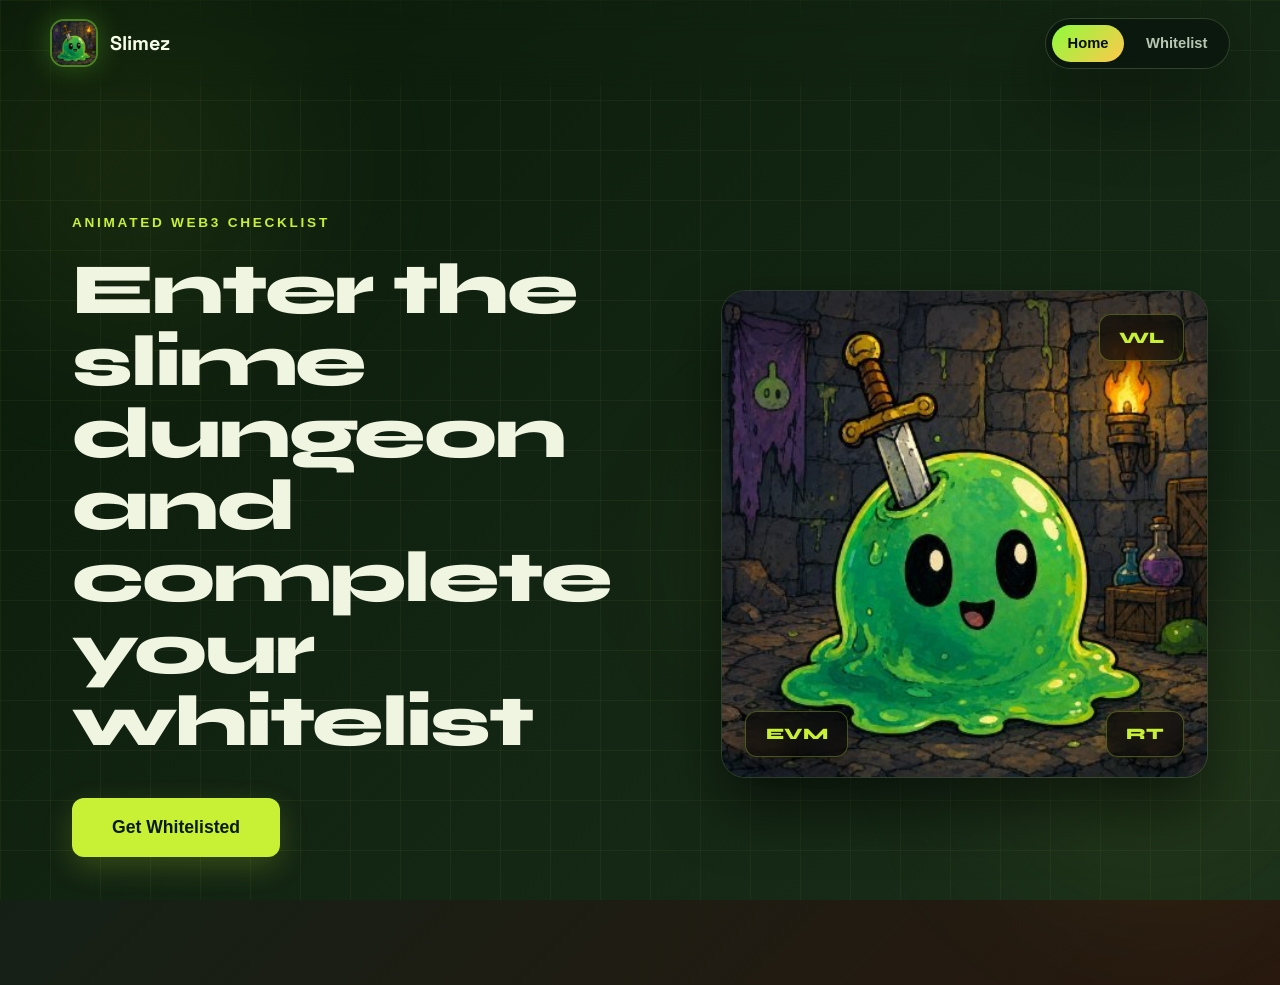
==== index.html @ 78d11da3 "Initial commit - Slimez NFT Landing Page" ====
<!DOCTYPE html>
<html lang="en">
<head>
  <meta charset="UTF-8">
  <meta name="viewport" content="width=device-width, initial-scale=1.0">
  <title>Slimez | Enter the Dungeon</title>
  <meta name="description" content="Enter the slime dungeon and complete your whitelist checklist. A premium Web3 NFT experience.">
  <link rel="preconnect" href="https://fonts.googleapis.com">
  <link rel="preconnect" href="https://fonts.gstatic.com" crossorigin>
  <link href="https://fonts.googleapis.com/css2?family=Space+Grotesk:wght@700&family=Syne:wght@700;800&display=swap" rel="stylesheet">
  <link rel="icon" type="image/jpg" href="LOGO.jpg">
  <link rel="stylesheet" href="styles.css">
</head>
<body class="slimez-landing">
  <!-- Background Elements -->
  <div class="bg-gradient"></div>
  <div class="grid-overlay"></div>
  <div class="glow-circles">
    <div class="glow glow-1"></div>
    <div class="glow glow-2"></div>
    <div class="glow glow-3"></div>
  </div>

  <header class="site-header">
    <a class="brand" href="index.html" aria-label="Slimez home">
      <img src="LOGO.jpg" alt="Slimez logo">
      <span>Slimez</span>
    </a>
    <nav class="nav-links" aria-label="Primary navigation">
      <a class="active" href="index.html">Home</a>
      <a href="whitelist.html">Whitelist</a>
    </nav>
  </header>

  <main>
    <section class="hero">
      <div class="container hero-grid">
        <div class="hero-content">
          <span class="eyebrow">ANIMATED WEB3 CHECKLIST</span>
          <h1 class="headline">Enter the slime dungeon and complete your whitelist</h1>
          <div class="hero-actions">
            <a href="whitelist.html" class="btn-primary">Get Whitelisted</a>
          </div>
        </div>
        
        <div class="hero-image-wrapper">
          <div class="image-container">
            <img src="LOGO.jpg" alt="Cute Slime Character" class="main-image">
            <!-- Floating Badges -->
            <div class="badge badge-wl">WL</div>
            <div class="badge badge-evm">EVM</div>
            <div class="badge badge-rt">RT</div>
          </div>
        </div>
      </div>
    </section>
  </main>

  <script src="app.js"></script>
</body>
</html>
---- styles.css ----
:root {
  color-scheme: dark;
  --ink: #f7ffe9;
  --muted: #b7c7b2;
  --acid: #8dfc3d;
  --moss: #23b153;
  --gold: #ffc84b;
  --ember: #ff7438;
  --violet: #7f5cff;
  --panel: rgba(12, 22, 18, 0.78);
  --panel-strong: rgba(20, 35, 26, 0.94);
  --line: rgba(212, 255, 169, 0.18);
  --shadow: 0 30px 80px rgba(0, 0, 0, 0.42);
}

* {
  box-sizing: border-box;
}

html {
  scroll-behavior: smooth;
}

body {
  min-height: 100vh;
  margin: 0;
  overflow-x: hidden;
  color: var(--ink);
  font-family: "Sora", Arial, sans-serif;
  background:
    radial-gradient(circle at 18% 18%, rgba(141, 252, 61, 0.17), transparent 28rem),
    radial-gradient(circle at 82% 12%, rgba(255, 200, 75, 0.13), transparent 24rem),
    linear-gradient(135deg, #06100d 0%, #162016 42%, #28180f 100%);
}

a {
  color: inherit;
  text-decoration: none;
}

.scene-grid {
  position: fixed;
  inset: 0;
  z-index: -3;
  background-image:
    linear-gradient(rgba(141, 252, 61, 0.07) 1px, transparent 1px),
    linear-gradient(90deg, rgba(141, 252, 61, 0.07) 1px, transparent 1px);
  background-size: 72px 72px;
  transform: perspective(700px) rotateX(64deg) translateY(-20%);
  transform-origin: top;
  animation: gridDrift 18s linear infinite;
}

.orbital {
  position: fixed;
  z-index: -2;
  width: 18rem;
  aspect-ratio: 1;
  border: 1px solid rgba(141, 252, 61, 0.24);
  border-radius: 50%;
  filter: blur(0.2px);
  animation: slowSpin 18s linear infinite;
}

.orbital-a {
  top: 10%;
  left: -5rem;
  box-shadow: inset 0 0 40px rgba(141, 252, 61, 0.1), 0 0 60px rgba(35, 177, 83, 0.16);
}

.orbital-b {
  right: -6rem;
  bottom: 8%;
  border-color: rgba(255, 200, 75, 0.26);
  animation-duration: 23s;
}

.site-header {
  position: sticky;
  top: 0;
  z-index: 20;
  display: flex;
  align-items: center;
  justify-content: space-between;
  gap: 1rem;
  width: min(1180px, calc(100% - 32px));
  margin: 0 auto;
  padding: 18px 0;
  backdrop-filter: blur(16px);
}

.brand {
  display: inline-flex;
  align-items: center;
  gap: 0.75rem;
  font-family: "Space Grotesk", sans-serif;
  font-size: 1.24rem;
  font-weight: 700;
}

.brand img {
  width: 48px;
  height: 48px;
  border: 2px solid rgba(141, 252, 61, 0.46);
  border-radius: 14px;
  object-fit: cover;
  box-shadow: 0 0 28px rgba(141, 252, 61, 0.26);
}

.nav-links {
  display: flex;
  gap: 0.35rem;
  padding: 0.35rem;
  border: 1px solid var(--line);
  border-radius: 999px;
  background: rgba(5, 13, 10, 0.54);
  box-shadow: var(--shadow);
}

.nav-links a {
  padding: 0.68rem 1rem;
  border-radius: 999px;
  color: var(--muted);
  font-size: 0.92rem;
  font-weight: 700;
  transition: 0.25s ease;
}

.nav-links a:hover,
.nav-links a.active {
  color: #07100b;
  background: linear-gradient(135deg, var(--acid), var(--gold));
}

.page-shell {
  width: min(1180px, calc(100% - 32px));
  margin: 0 auto;
}

.hero {
  display: grid;
  grid-template-columns: minmax(0, 1fr) minmax(320px, 0.82fr);
  align-items: center;
  gap: 4rem;
  min-height: calc(100vh - 88px);
  padding: 4rem 0 5rem;
}

.eyebrow {
  margin: 0 0 0.85rem;
  color: var(--acid);
  font-size: 0.82rem;
  font-weight: 800;
  letter-spacing: 0.16em;
  text-transform: uppercase;
}

h1,
h2 {
  margin: 0;
  font-family: "Space Grotesk", sans-serif;
  letter-spacing: 0;
}

h1 {
  max-width: 760px;
  font-size: clamp(3rem, 8vw, 6.9rem);
  line-height: 0.9;
}

h2 {
  font-size: clamp(1.25rem, 2vw, 1.65rem);
}

p {
  color: var(--muted);
  line-height: 1.7;
}

.hero-text {
  max-width: 620px;
  margin: 1.35rem 0 0;
  font-size: 1.08rem;
}

.hero-actions {
  display: flex;
  flex-wrap: wrap;
  gap: 0.9rem;
  margin-top: 2rem;
}

.button {
  display: inline-flex;
  align-items: center;
  justify-content: center;
  min-height: 48px;
  padding: 0.85rem 1.15rem;
  border: 0;
  border-radius: 12px;
  font: 800 0.92rem "Sora", sans-serif;
  cursor: pointer;
  transition: transform 0.24s ease, box-shadow 0.24s ease, opacity 0.24s ease;
}

.button:hover {
  transform: translateY(-2px);
}

.button.primary {
  color: #07100b;
  background: linear-gradient(135deg, var(--acid), var(--gold));
  box-shadow: 0 18px 36px rgba(141, 252, 61, 0.22);
}

.button.ghost {
  border: 1px solid var(--line);
  color: var(--ink);
  background: rgba(255, 255, 255, 0.05);
}

.hero-stage {
  position: relative;
  display: grid;
  min-height: 560px;
  place-items: center;
  perspective: 1000px;
}

.slime-card {
  position: relative;
  width: min(92vw, 420px);
  aspect-ratio: 1;
  overflow: hidden;
  border: 1px solid rgba(141, 252, 61, 0.32);
  border-radius: 32px;
  background: var(--panel);
  box-shadow: var(--shadow), 0 0 80px rgba(141, 252, 61, 0.18);
  transform-style: preserve-3d;
  animation: floatCard 5.8s ease-in-out infinite;
}

.slime-card img,
.submission-card img,
.relic-core img {
  width: 100%;
  height: 100%;
  object-fit: cover;
}

.shine {
  position: absolute;
  inset: 0;
  background: linear-gradient(120deg, transparent 18%, rgba(255, 255, 255, 0.26), transparent 48%);
  transform: translateX(-120%);
  animation: shineSweep 3.8s ease-in-out infinite;
}

.floating-token {
  position: absolute;
  display: grid;
  width: 76px;
  height: 76px;
  place-items: center;
  border: 1px solid rgba(255, 255, 255, 0.16);
  border-radius: 22px;
  color: #07100b;
  background: linear-gradient(135deg, var(--gold), var(--acid));
  box-shadow: 0 18px 35px rgba(0, 0, 0, 0.32);
  font-family: "Space Grotesk", sans-serif;
  font-weight: 900;
  animation: tokenBob 4s ease-in-out infinite;
}

.token-one {
  top: 12%;
  right: 6%;
}

.token-two {
  left: 5%;
  bottom: 20%;
  animation-delay: -1.2s;
}

.token-three {
  right: 16%;
  bottom: 10%;
  animation-delay: -2.1s;
}

.feature-band {
  padding: 4.5rem 0 6rem;
  border-top: 1px solid var(--line);
  background: rgba(0, 0, 0, 0.2);
}

.feature-grid,
.jewelry-grid {
  display: grid;
  grid-template-columns: repeat(3, minmax(0, 1fr));
  gap: 1rem;
}

.feature,
.jewel-card,
.task-card,
.submission-card,
.progress-panel {
  border: 1px solid var(--line);
  border-radius: 18px;
  background: linear-gradient(145deg, rgba(255, 255, 255, 0.08), rgba(255, 255, 255, 0.025));
  box-shadow: var(--shadow);
  backdrop-filter: blur(18px);
}

.feature,
.jewel-card {
  min-height: 230px;
  padding: 1.35rem;
  transform-style: preserve-3d;
  transition: transform 0.25s ease, border-color 0.25s ease;
}

.feature:hover,
.jewel-card:hover {
  border-color: rgba(141, 252, 61, 0.46);
  transform: translateY(-8px) rotateX(3deg);
}

.feature span {
  color: var(--gold);
  font-family: "Space Grotesk", sans-serif;
  font-size: 2.3rem;
  font-weight: 800;
}

.application-layout {
  display: grid;
  grid-template-columns: 0.78fr 1.22fr;
  gap: 2rem;
  padding: 4rem 0 6rem;
}

.application-intro {
  position: sticky;
  top: 96px;
  align-self: start;
}

.application-intro h1,
.jewelry-hero h1 {
  font-size: clamp(2.5rem, 5vw, 5.4rem);
}

.progress-panel {
  margin-top: 1.5rem;
  padding: 1rem;
}

.progress-copy {
  display: flex;
  align-items: center;
  justify-content: space-between;
  gap: 1rem;
  margin-bottom: 0.85rem;
  color: var(--muted);
  font-weight: 700;
}

.progress-copy strong {
  color: var(--acid);
}

.progress-track {
  height: 12px;
  overflow: hidden;
  border-radius: 99px;
  background: rgba(255, 255, 255, 0.08);
}

.progress-fill {
  width: 0;
  height: 100%;
  border-radius: inherit;
  background: linear-gradient(90deg, var(--moss), var(--acid), var(--gold));
  transition: width 0.42s ease;
}

.checklist-shell {
  display: grid;
  gap: 1rem;
}

.task-list {
  display: grid;
  gap: 1rem;
}

.task-card {
  position: relative;
  display: grid;
  gap: 1rem;
  padding: 1.2rem;
  transition: opacity 0.3s ease, transform 0.3s ease, border-color 0.3s ease;
}

.task-card.locked {
  opacity: 0.42;
  pointer-events: none;
  transform: scale(0.985);
}

.task-card.complete {
  border-color: rgba(141, 252, 61, 0.56);
}

.task-card.complete::after {
  content: "Complete";
  position: absolute;
  top: 1rem;
  right: 1rem;
  padding: 0.38rem 0.62rem;
  border-radius: 999px;
  color: #07100b;
  background: var(--acid);
  font-size: 0.72rem;
  font-weight: 900;
}

.task-head {
  display: grid;
  grid-template-columns: auto 1fr;
  gap: 1rem;
}

.task-number {
  display: grid;
  width: 54px;
  height: 54px;
  place-items: center;
  border-radius: 16px;
  color: #07100b;
  background: linear-gradient(135deg, var(--acid), var(--gold));
  font-family: "Space Grotesk", sans-serif;
  font-weight: 900;
}

label {
  color: var(--ink);
  font-size: 0.86rem;
  font-weight: 800;
}

.task-link {
  display: inline-flex;
  align-items: center;
  justify-content: center;
  width: fit-content;
  min-height: 42px;
  padding: 0.68rem 0.9rem;
  border: 1px solid rgba(141, 252, 61, 0.28);
  border-radius: 12px;
  color: var(--acid);
  background: rgba(141, 252, 61, 0.08);
  font-size: 0.86rem;
  font-weight: 900;
  transition: transform 0.24s ease, border-color 0.24s ease;
}

.task-link:hover {
  border-color: rgba(141, 252, 61, 0.72);
  transform: translateY(-2px);
}

input[type="text"],
input[type="url"] {
  width: 100%;
  min-height: 52px;
  padding: 0 1rem;
  border: 1px solid rgba(255, 255, 255, 0.16);
  border-radius: 12px;
  outline: 0;
  color: var(--ink);
  background: rgba(0, 0, 0, 0.26);
  font: 600 1rem "Sora", sans-serif;
}

input:focus {
  border-color: var(--acid);
  box-shadow: 0 0 0 4px rgba(141, 252, 61, 0.12);
}

.proof-toggle {
  display: flex;
  align-items: center;
  justify-content: center;
  min-height: 52px;
  padding: 0.85rem 1rem;
  border: 1px solid var(--line);
  border-radius: 14px;
  color: var(--ink);
  background: rgba(0, 0, 0, 0.18);
  font: 900 0.92rem "Sora", sans-serif;
  cursor: pointer;
  transition: 0.24s ease;
}

.proof-toggle[aria-pressed="true"] {
  border-color: rgba(141, 252, 61, 0.68);
  color: #07100b;
  background: linear-gradient(135deg, var(--acid), var(--gold));
}

.task-error {
  display: none;
  margin: -0.3rem 0 0;
  color: #ffb199;
  font-size: 0.82rem;
  font-weight: 700;
}

.task-error.visible {
  display: block;
}

.submission-card {
  display: grid;
  grid-template-columns: 86px 1fr;
  gap: 0.75rem;
  align-items: center;
  padding: 0.75rem;
}

.submission-card img {
  width: 86px;
  height: 86px;
  border-radius: 18px;
}

.submission-card h2,
.submission-card p {
  margin: 0;
}

.summary-line {
  overflow-wrap: anywhere;
  font-size: 0.86rem;
}



.reveal {
  opacity: 0;
  transform: translateY(24px);
  animation: revealUp 0.75s ease forwards;
}

.delay-1 {
  animation-delay: 0.16s;
}

.delay-2 {
  animation-delay: 0.3s;
}

@keyframes revealUp {
  to {
    opacity: 1;
    transform: translateY(0);
  }
}

@keyframes gridDrift {
  to {
    background-position: 0 72px, 72px 0;
  }
}

@keyframes slowSpin {
  to {
    transform: rotate(360deg);
  }
}

@keyframes floatCard {
  0%,
  100% {
    transform: translateY(0) rotateX(3deg) rotateY(-6deg);
  }
  50% {
    transform: translateY(-18px) rotateX(-2deg) rotateY(7deg);
  }
}

@keyframes shineSweep {
  45%,
  100% {
    transform: translateX(120%);
  }
}

@keyframes tokenBob {
  0%,
  100% {
    transform: translateY(0) rotateZ(-7deg);
  }
  50% {
    transform: translateY(-18px) rotateZ(8deg);
  }
}

@keyframes orbitGem {
  0%,
  100% {
    transform: translate3d(0, 0, 40px) rotate(0deg);
  }
  50% {
    transform: translate3d(16px, -18px, 90px) rotate(16deg);
  }
}

@media (max-width: 900px) {
  .hero,
  .application-layout,
  .jewelry-hero {
    grid-template-columns: 1fr;
  }

  .hero {
    gap: 2rem;
    padding-top: 2rem;
  }

  .hero-stage {
    min-height: 460px;
  }

  .application-intro {
    position: static;
  }

  .feature-grid,
  .jewelry-grid {
    grid-template-columns: 1fr;
  }
}

@media (max-width: 640px) {
  .site-header {
    align-items: stretch;
    flex-direction: column;
  }

  .nav-links {
    justify-content: space-between;
    width: 100%;
  }

  .nav-links a {
    flex: 1;
    padding-inline: 0.5rem;
    text-align: center;
  }

  h1 {
    font-size: clamp(2.7rem, 14vw, 4.4rem);
  }

  .hero-stage {
    min-height: 390px;
  }

  .floating-token {
    width: 58px;
    height: 58px;
    border-radius: 16px;
  }

  .task-head,
  .submission-card {
    grid-template-columns: 1fr;
  }
}

@media (prefers-reduced-motion: reduce) {
  *,
  *::before,
  *::after {
    scroll-behavior: auto !important;
    animation-duration: 0.01ms !important;
    animation-iteration-count: 1 !important;
    transition-duration: 0.01ms !important;
  }
}

/* NEW LANDING PAGE SPECIFIC STYLES */
.slimez-landing {
  --bg-start: #0a1a0a;
  --bg-end: #1a2e1a;
  --accent: #c8f135;
  --text-primary: #f0f5e1;
  --text-muted: rgba(240, 245, 225, 0.7);
  --dark-pill: rgba(0, 0, 0, 0.6);
  --font-display: 'Syne', sans-serif;
  --font-main: 'Space Grotesk', sans-serif;
}

.slimez-landing body {
  background-color: var(--bg-start);
  color: var(--text-primary);
  font-family: var(--font-main);
}

.slimez-landing .bg-gradient {
  position: fixed;
  inset: 0;
  background: linear-gradient(135deg, var(--bg-start) 0%, var(--bg-end) 100%);
  z-index: -3;
}

.slimez-landing .grid-overlay {
  position: fixed;
  inset: 0;
  background-image: 
    linear-gradient(rgba(200, 241, 53, 0.05) 1px, transparent 1px),
    linear-gradient(90deg, rgba(200, 241, 53, 0.05) 1px, transparent 1px);
  background-size: 50px 50px;
  z-index: -2;
  pointer-events: none;
}

.slimez-landing .glow-circles {
  position: fixed;
  inset: 0;
  z-index: -1;
  pointer-events: none;
}

.slimez-landing .glow {
  position: absolute;
  width: 40vw;
  height: 40vw;
  border-radius: 50%;
  background: radial-gradient(circle, rgba(200, 241, 53, 0.08) 0%, transparent 70%);
  filter: blur(60px);
  animation: float-glow 20s infinite alternate ease-in-out;
}

.slimez-landing .glow-1 { top: -10%; left: -10%; }
.slimez-landing .glow-2 { bottom: -10%; right: -10%; animation-delay: -5s; }
.slimez-landing .glow-3 { top: 40%; left: 50%; width: 30vw; height: 30vw; animation-delay: -10s; }

@keyframes float-glow {
  0% { transform: translate(0, 0) scale(1); }
  100% { transform: translate(100px, 50px) scale(1.1); }
}

.slimez-landing .hero {
  padding: 8rem 0;
  min-height: calc(100vh - 100px);
  display: flex;
  align-items: center;
}

.slimez-landing .hero-grid {
  display: grid;
  grid-template-columns: 1.2fr 1fr;
  gap: 4rem;
  align-items: center;
  max-width: 1200px;
  margin: 0 auto;
  padding: 0 2rem;
}

.slimez-landing .eyebrow {
  display: block;
  color: var(--accent);
  font-weight: 800;
  font-size: 0.85rem;
  letter-spacing: 0.2em;
  margin-bottom: 1.5rem;
  text-transform: uppercase;
}

.slimez-landing .headline {
  font-family: var(--font-display);
  font-size: clamp(3rem, 6vw, 4.5rem);
  line-height: 1;
  font-weight: 800;
  margin-bottom: 2.5rem;
  letter-spacing: -0.03em;
  color: var(--text-primary);
}

.slimez-landing .btn-primary {
  display: inline-block;
  background-color: var(--accent);
  color: var(--bg-start);
  text-decoration: none;
  padding: 1.2rem 2.5rem;
  border-radius: 12px;
  font-weight: 800;
  font-size: 1.1rem;
  transition: transform 0.3s ease, box-shadow 0.3s ease;
  box-shadow: 0 10px 30px rgba(200, 241, 53, 0.2);
  border: none;
}

.slimez-landing .btn-primary:hover {
  transform: translateY(-3px);
  box-shadow: 0 15px 40px rgba(200, 241, 53, 0.3);
}

.slimez-landing .hero-image-wrapper {
  position: relative;
  width: 100%;
  max-width: 500px;
  justify-self: center;
}

.slimez-landing .image-container {
  position: relative;
  aspect-ratio: 1;
  border-radius: 24px;
}

.slimez-landing .main-image {
  width: 100%;
  height: 100%;
  object-fit: cover;
  border-radius: 24px;
  border: 1px solid rgba(255, 255, 255, 0.1);
  box-shadow: 0 30px 60px rgba(0, 0, 0, 0.5);
}

.slimez-landing .badge {
  position: absolute;
  background: var(--dark-pill);
  color: var(--accent);
  padding: 0.8rem 1.2rem;
  border-radius: 12px;
  font-weight: 800;
  font-family: var(--font-display);
  border: 1px solid rgba(200, 241, 53, 0.3);
  backdrop-filter: blur(10px);
  box-shadow: 0 10px 20px rgba(0, 0, 0, 0.3);
  animation: float-badge 4s infinite ease-in-out;
}

.slimez-landing .badge-wl { top: 1.5rem; right: 1.5rem; }
.slimez-landing .badge-evm { bottom: 1.5rem; left: 1.5rem; animation-delay: -1s; }
.slimez-landing .badge-rt { bottom: 1.5rem; right: 1.5rem; animation-delay: -2s; }

@keyframes float-badge {
  0%, 100% { transform: translateY(0); }
  50% { transform: translateY(-10px); }
}

/* SUCCESS MODAL STYLES */
.modal-overlay {
  position: fixed;
  inset: 0;
  background: rgba(0, 0, 0, 0.85);
  backdrop-filter: blur(12px);
  display: grid;
  place-items: center;
  z-index: 1000;
  opacity: 0;
  pointer-events: none;
  transition: opacity 0.4s ease;
}

.modal-overlay.active {
  opacity: 1;
  pointer-events: auto;
}

.modal-content {
  background: linear-gradient(145deg, #1a2e1a, #0a1a0a);
  border: 1px solid #c8f135;
  border-radius: 32px;
  padding: 3rem;
  max-width: 500px;
  width: min(90vw, 100%);
  text-align: center;
  box-shadow: 0 0 100px rgba(200, 241, 53, 0.15);
  transform: translateY(20px);
  transition: transform 0.4s cubic-bezier(0.34, 1.56, 0.64, 1);
}

.modal-overlay.active .modal-content {
  transform: translateY(0);
}

.modal-header {
  margin-bottom: 2rem;
}

.modal-slime {
  width: 120px;
  height: 120px;
  border-radius: 24px;
  object-fit: cover;
  border: 2px solid #c8f135;
  margin-bottom: 1.5rem;
  box-shadow: 0 0 30px rgba(200, 241, 53, 0.3);
}

.modal-content h2 {
  font-family: 'Syne', sans-serif;
  font-size: 2.5rem;
  color: #c8f135;
  margin: 0;
}

.modal-content p {
  color: rgba(240, 245, 225, 0.7);
  font-size: 1.1rem;
  line-height: 1.6;
  margin-bottom: 2.5rem;
}

.modal-actions {
  display: flex;
  flex-direction: column;
  gap: 1rem;
}

.modal-actions .button {
  width: 100%;
}
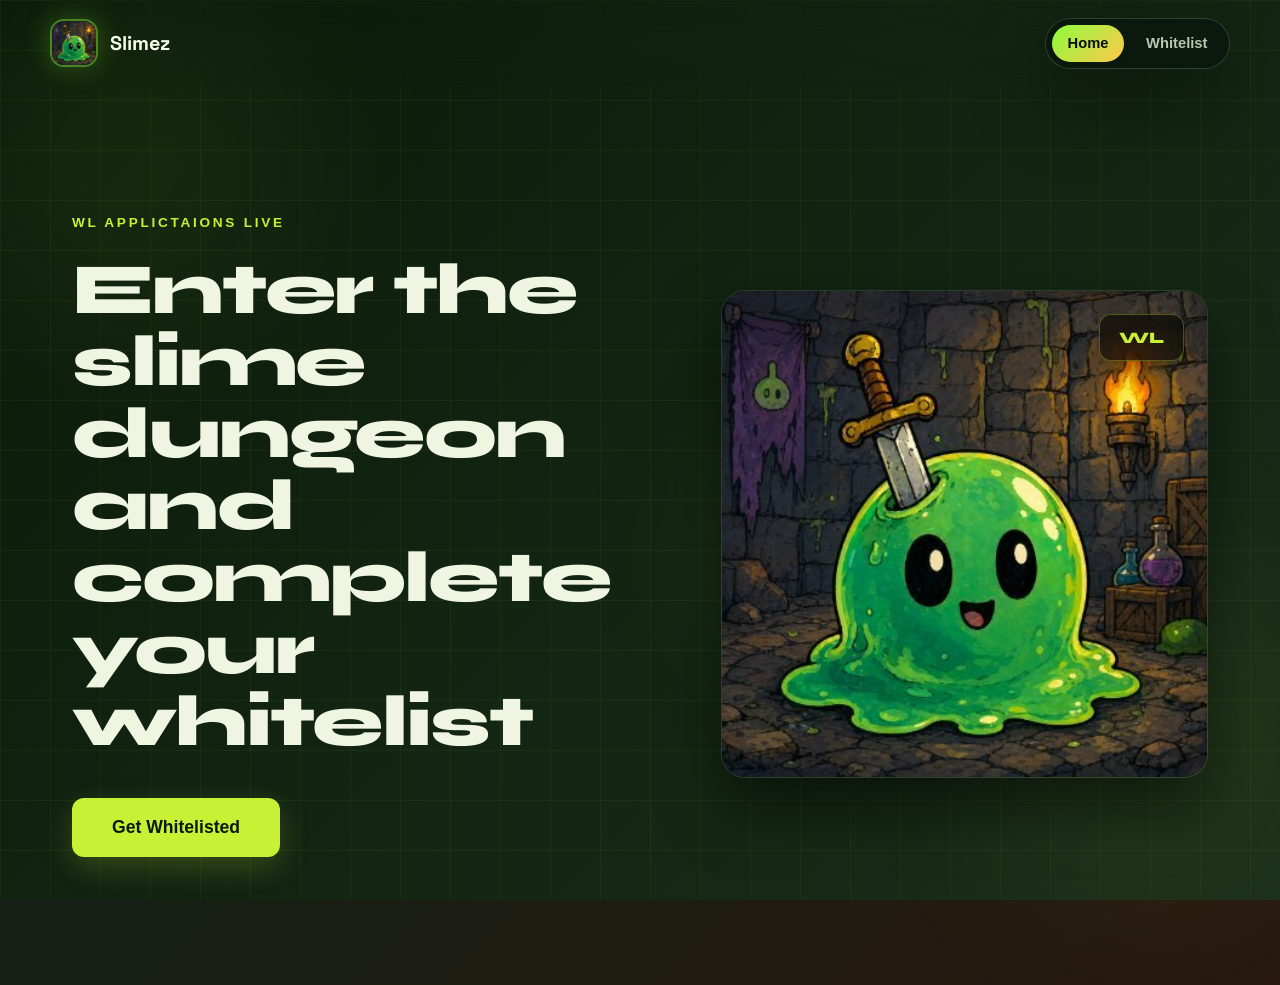
==== commit 75085298: "Update landing whitelist status" ====
--- a/index.html
+++ b/index.html
@@ -36,7 +36,7 @@
     <section class="hero">
       <div class="container hero-grid">
         <div class="hero-content">
-          <span class="eyebrow">ANIMATED WEB3 CHECKLIST</span>
+          <span class="eyebrow">WL APPLICTAIONS LIVE</span>
           <h1 class="headline">Enter the slime dungeon and complete your whitelist</h1>
           <div class="hero-actions">
             <a href="whitelist.html" class="btn-primary">Get Whitelisted</a>
@@ -48,8 +48,6 @@
             <img src="LOGO.jpg" alt="Cute Slime Character" class="main-image">
             <!-- Floating Badges -->
             <div class="badge badge-wl">WL</div>
-            <div class="badge badge-evm">EVM</div>
-            <div class="badge badge-rt">RT</div>
           </div>
         </div>
       </div>
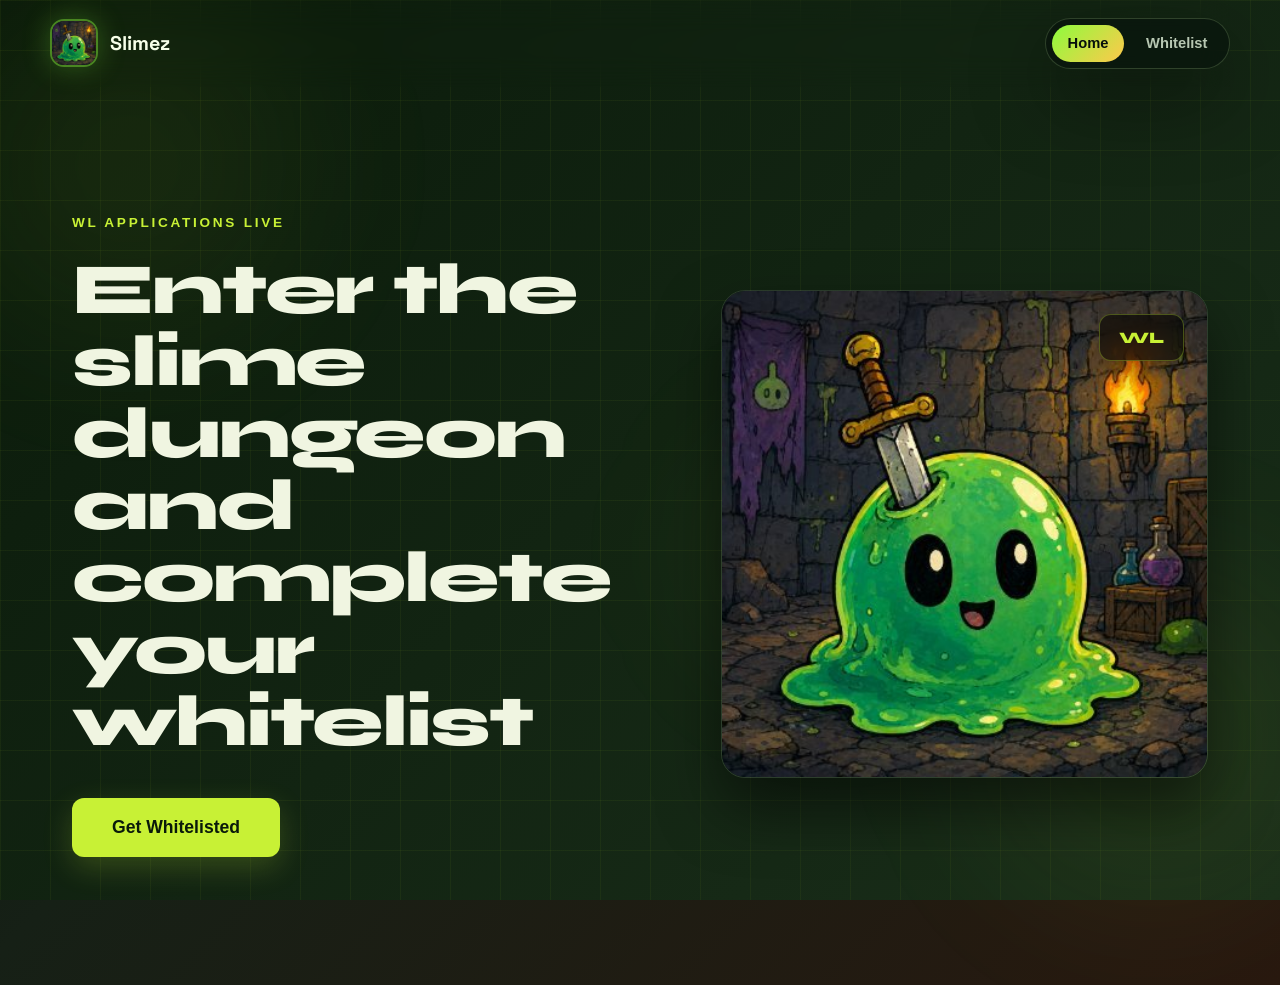
==== commit 5b4e6879: "Update index.html" ====
--- a/index.html
+++ b/index.html
@@ -36,7 +36,7 @@
     <section class="hero">
       <div class="container hero-grid">
         <div class="hero-content">
-          <span class="eyebrow">WL APPLICTAIONS LIVE</span>
+          <span class="eyebrow">WL APPLICATIONS LIVE</span>
           <h1 class="headline">Enter the slime dungeon and complete your whitelist</h1>
           <div class="hero-actions">
             <a href="whitelist.html" class="btn-primary">Get Whitelisted</a>
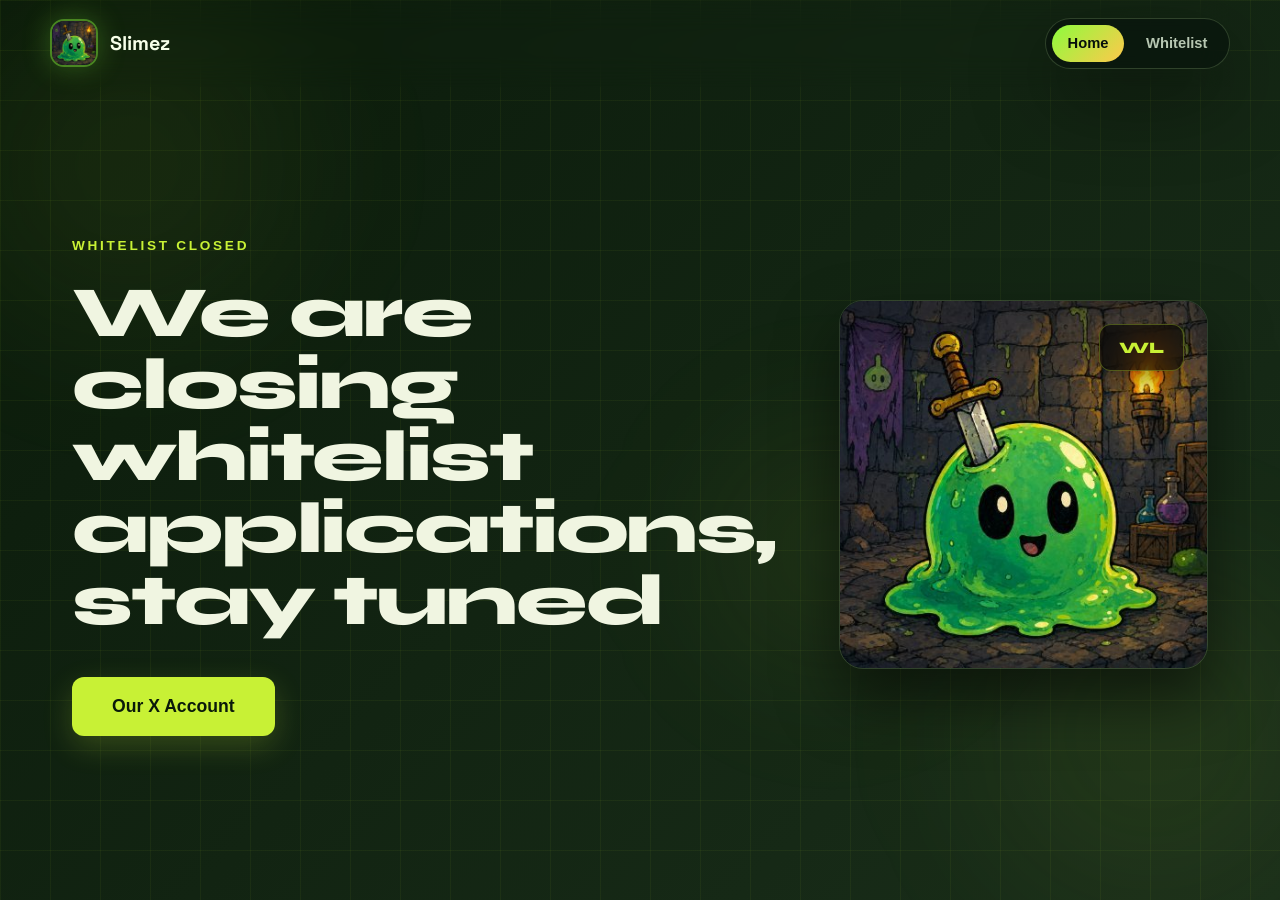
==== commit 7b7ecd36: "Add files via upload" ====
--- a/index.html
+++ b/index.html
@@ -36,10 +36,10 @@
     <section class="hero">
       <div class="container hero-grid">
         <div class="hero-content">
-          <span class="eyebrow">WL APPLICATIONS LIVE</span>
-          <h1 class="headline">Enter the slime dungeon and complete your whitelist</h1>
+          <span class="eyebrow">WHITELIST CLOSED</span>
+          <h1 class="headline">We are closing whitelist applications, stay tuned</h1>
           <div class="hero-actions">
-            <a href="whitelist.html" class="btn-primary">Get Whitelisted</a>
+            <a href="https://x.com/SLIMEZ_ETH" target="_blank" rel="noopener noreferrer" class="btn-primary">Our X Account</a>
           </div>
         </div>
         
